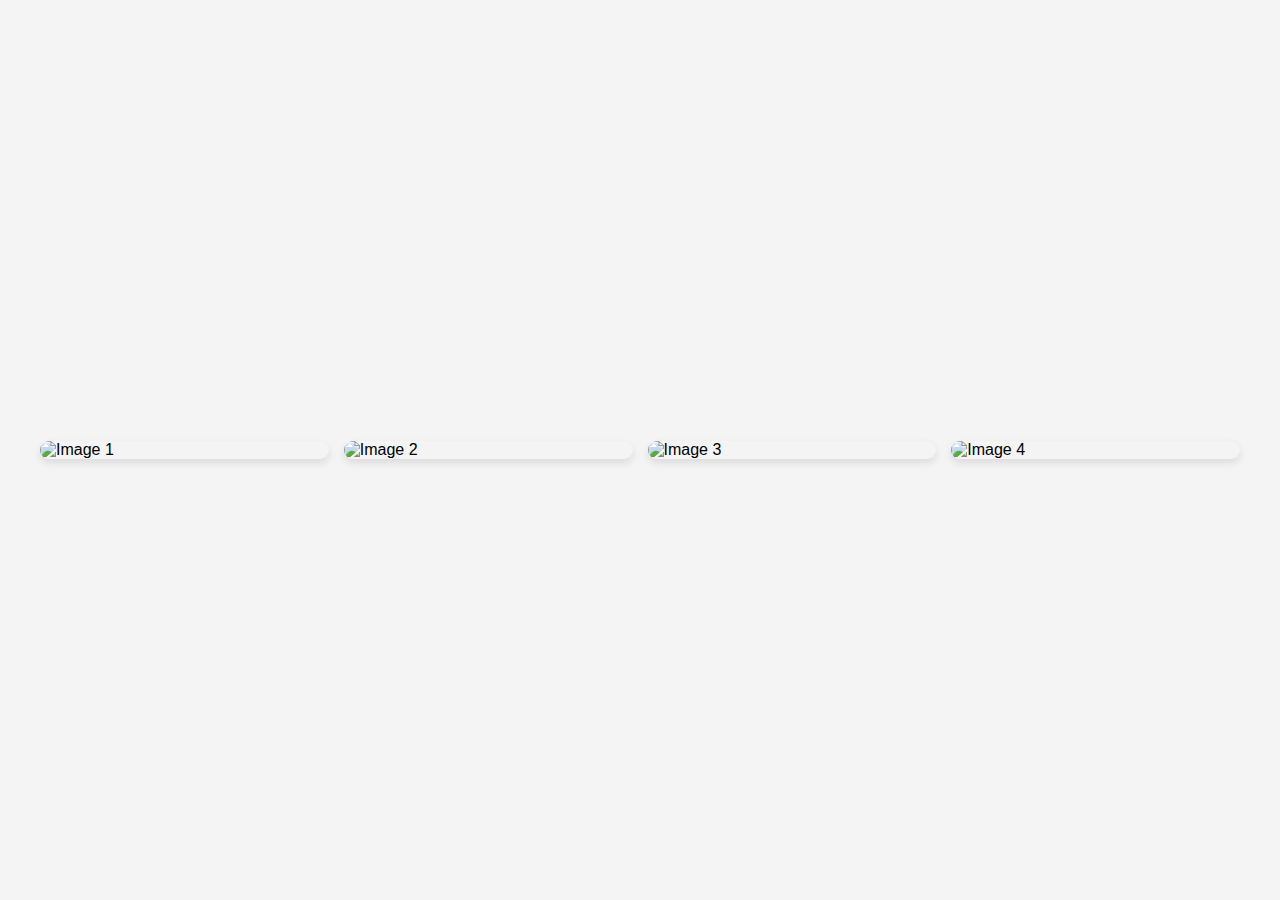
==== Gallery/index.html @ a3044310 "..." ====
<!DOCTYPE html>
<html lang="en">
<head>
    <meta charset="UTF-8">
    <meta name="viewport" content="width=device-width, initial-scale=1.0">
    <title>Responsive Image Gallery with Lightbox</title>
    <link rel="stylesheet" href="styles.css">
</head>
<body>
    <div class="gallery">
        <div class="gallery-item">
            <img src="image1.jpg" alt="Image 1">
        </div>
        <div class="gallery-item">
            <img src="image2.jpg" alt="Image 2">
        </div>
        <div class="gallery-item">
            <img src="image3.jpg" alt="Image 3">
        </div>
        <div class="gallery-item">
            <img src="image4.jpg" alt="Image 4">
        </div>
        <!-- Add more images as needed -->
    </div>

    <!-- Lightbox Container -->
    <div id="lightbox" class="lightbox">
        <span class="close">&times;</span>
        <img class="lightbox-content" id="lightbox-img">
    </div>

    <script src="script.js"></script>
</body>
</html>
---- Gallery/styles.css ----
* {
    margin: 0;
    padding: 0;
    box-sizing: border-box;
}

body {
    font-family: Arial, sans-serif;
    background-color: #f4f4f4;
    display: flex;
    justify-content: center;
    align-items: center;
    min-height: 100vh;
    padding: 20px;
}

.gallery {
    display: grid;
    grid-template-columns: repeat(auto-fit, minmax(200px, 1fr));
    gap: 15px;
    width: 100%;
    max-width: 1200px;
}

.gallery-item {
    position: relative;
    overflow: hidden;
    cursor: pointer;
    border-radius: 10px;
    box-shadow: 0 4px 8px rgba(0, 0, 0, 0.1);
    transition: transform 0.3s ease;
}

.gallery-item img {
    width: 100%;
    height: 100%;
    object-fit: cover;
    transition: transform 0.3s ease;
}

.gallery-item:hover img {
    transform: scale(1.1);
}

.lightbox {
    display: none;
    position: fixed;
    top: 0;
    left: 0;
    width: 100%;
    height: 100%;
    background-color: rgba(0, 0, 0, 0.8);
    justify-content: center;
    align-items: center;
    z-index: 10;
}

.lightbox.active {
    display: flex;
}

.lightbox-content {
    max-width: 90%;
    max-height: 80%;
    border-radius: 10px;
}

.close {
    position: absolute;
    top: 20px;
    right: 30px;
    color: #fff;
    font-size: 40px;
    font-weight: bold;
    cursor: pointer;
    z-index: 11;
}

@media (max-width: 768px) {
    .gallery-item img {
        max-height: 300px;
    }

    .close {
        font-size: 30px;
        top: 10px;
        right: 15px;
    }
}
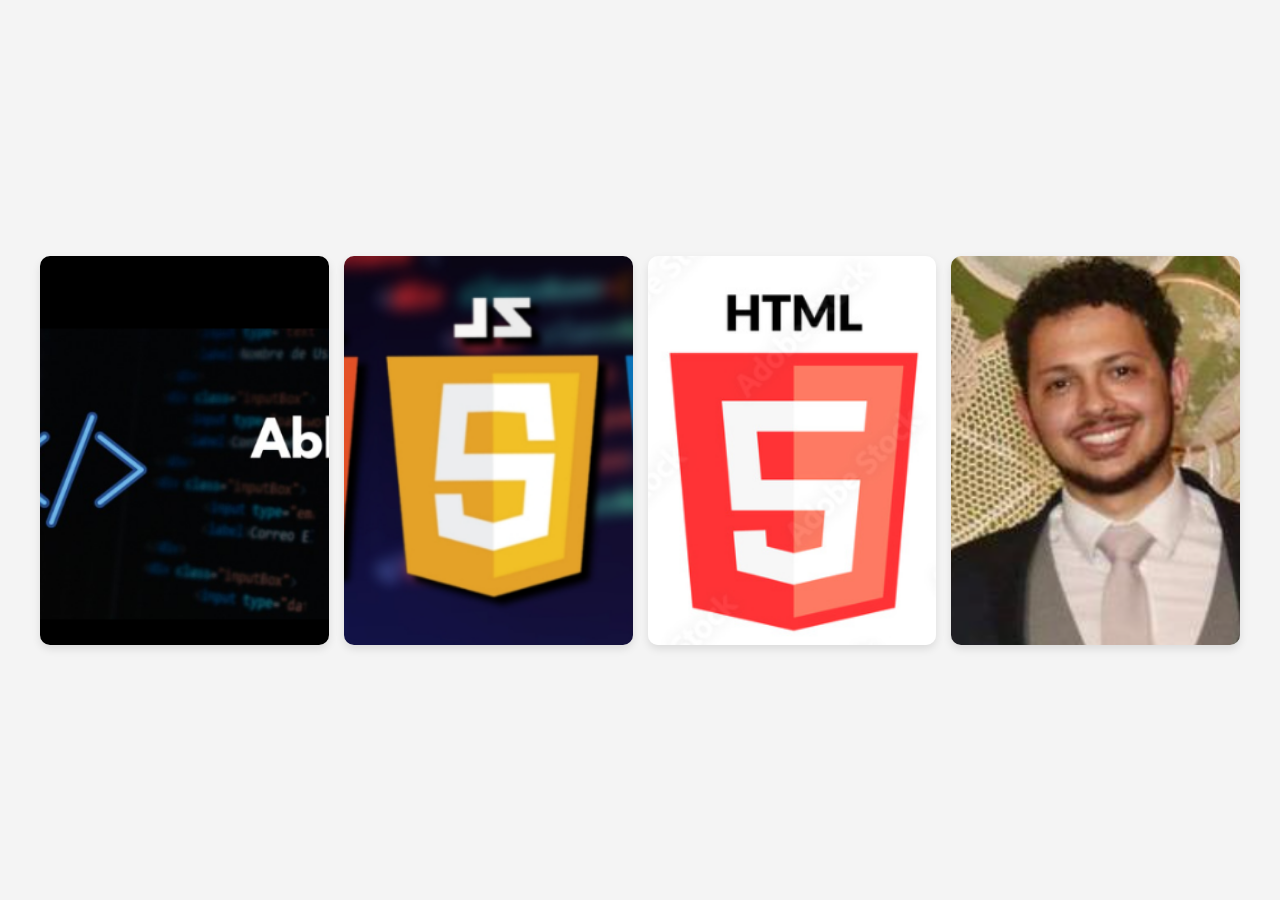
==== commit d90c8603: ".." ====
--- a/Gallery/index.html
+++ b/Gallery/index.html
@@ -9,16 +9,16 @@
 <body>
     <div class="gallery">
         <div class="gallery-item">
-            <img src="image1.jpg" alt="Image 1">
+            <img src="image/Screenshot 2024-02-28 105131.png" alt="Image 1">
         </div>
         <div class="gallery-item">
-            <img src="image2.jpg" alt="Image 2">
+            <img src="image/Screenshot 2024-03-20 214201.png" alt="Image 2">
         </div>
         <div class="gallery-item">
-            <img src="image3.jpg" alt="Image 3">
+            <img src="image/Screenshot 2024-04-01 121544.png" alt="Image 3">
         </div>
         <div class="gallery-item">
-            <img src="image4.jpg" alt="Image 4">
+            <img src="image/Screenshot 2024-04-06 142525.png" alt="Image 4">
         </div>
         <!-- Add more images as needed -->
     </div>
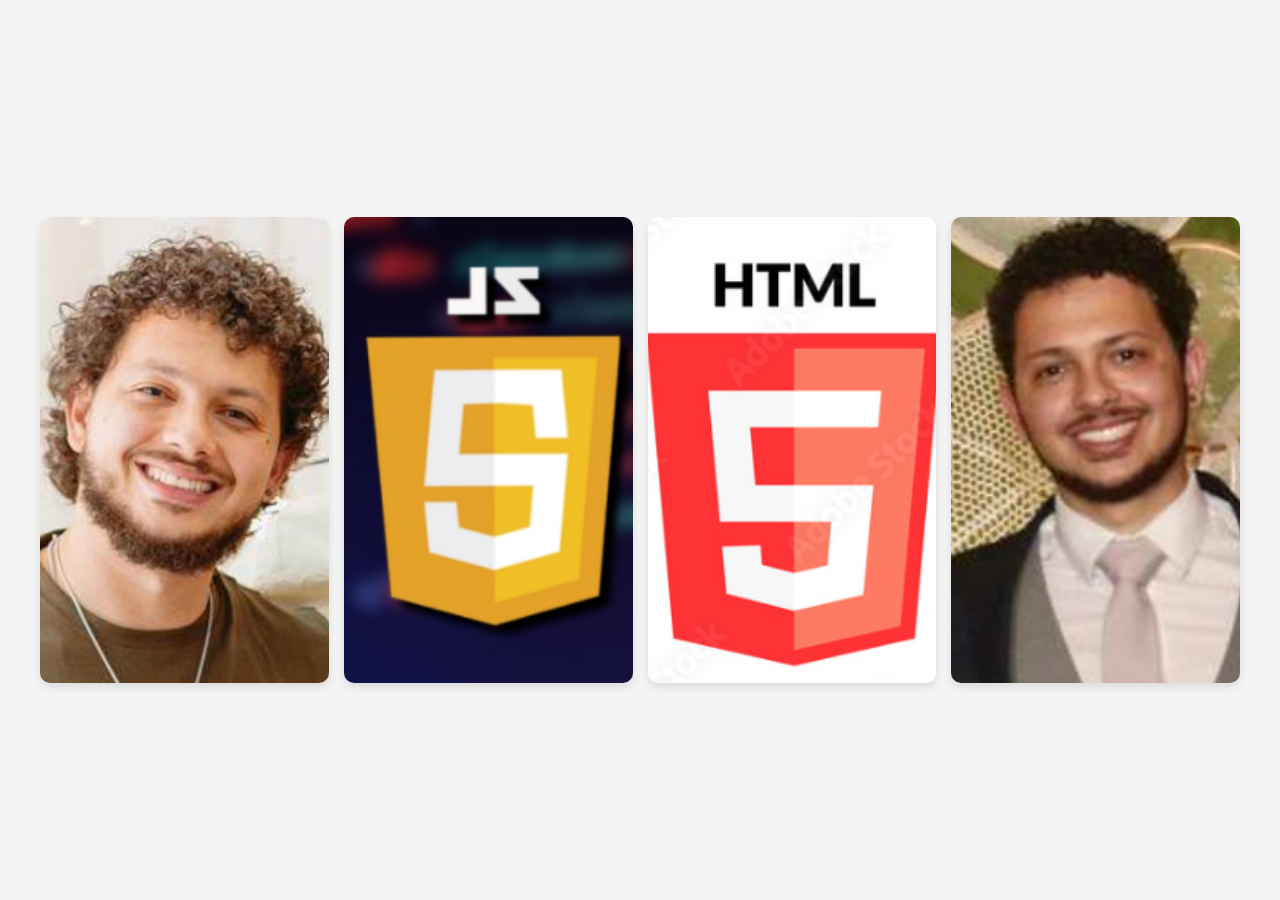
==== commit c9e4ef6d: "." ====
--- a/Gallery/index.html
+++ b/Gallery/index.html
@@ -9,7 +9,7 @@
 <body>
     <div class="gallery">
         <div class="gallery-item">
-            <img src="image/Screenshot 2024-02-28 105131.png" alt="Image 1">
+            <img src="image/Screenshot 2024-04-04 114201.png" alt="Image 1">
         </div>
         <div class="gallery-item">
             <img src="image/Screenshot 2024-03-20 214201.png" alt="Image 2">
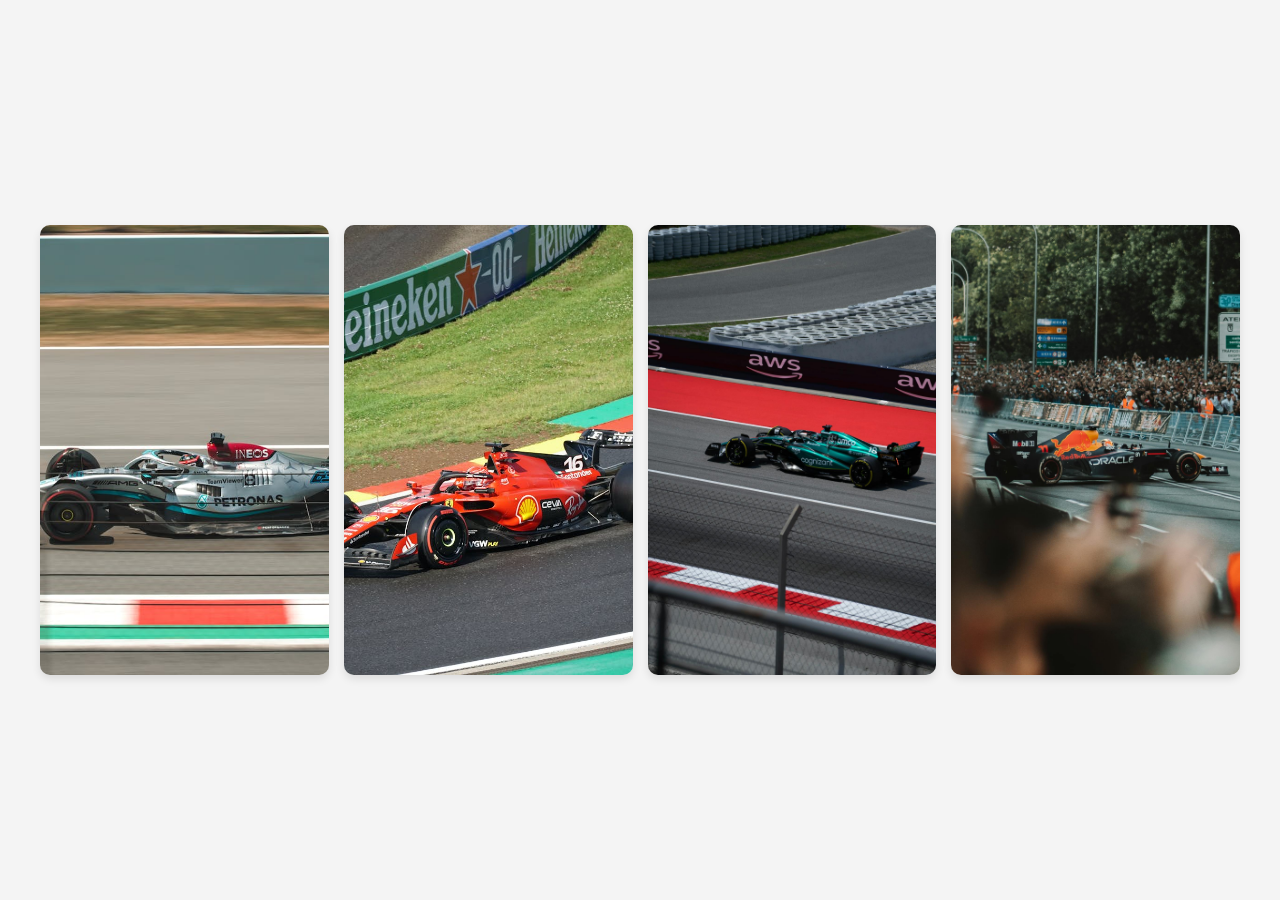
==== commit 37787fd3: "...." ====
--- a/Gallery/index.html
+++ b/Gallery/index.html
@@ -9,16 +9,16 @@
 <body>
     <div class="gallery">
         <div class="gallery-item">
-            <img src="image/Screenshot 2024-04-04 114201.png" alt="Image 1">
+            <img src="image/MG.jpg" alt="Image 1">
         </div>
         <div class="gallery-item">
-            <img src="image/Screenshot 2024-03-20 214201.png" alt="Image 2">
+            <img src="image/Ferrari.jpg" alt="Image 2">
         </div>
         <div class="gallery-item">
-            <img src="image/Screenshot 2024-04-01 121544.png" alt="Image 3">
+            <img src="image/Aston.jpg" alt="Image 3">
         </div>
         <div class="gallery-item">
-            <img src="image/Screenshot 2024-04-06 142525.png" alt="Image 4">
+            <img src="image/RedBull.jpg" alt="Image 4">
         </div>
         <!-- Add more images as needed -->
     </div>
